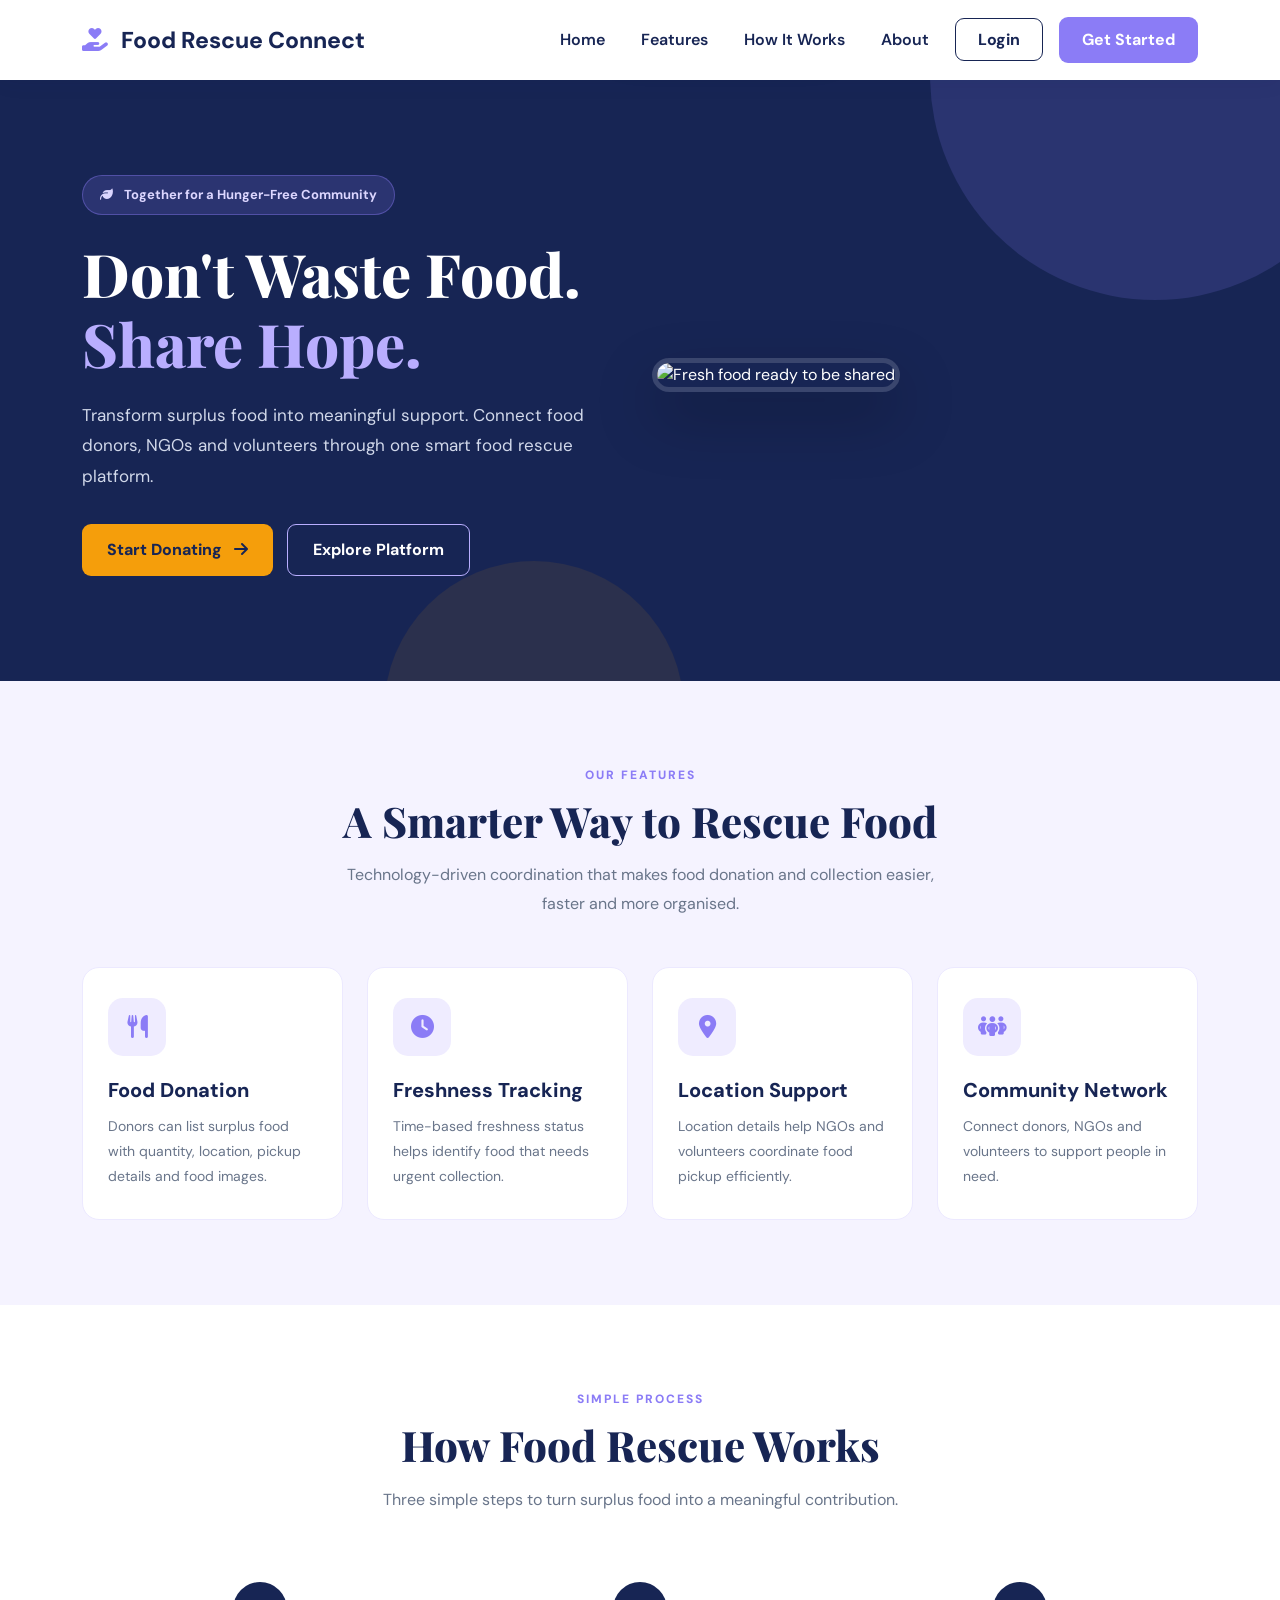
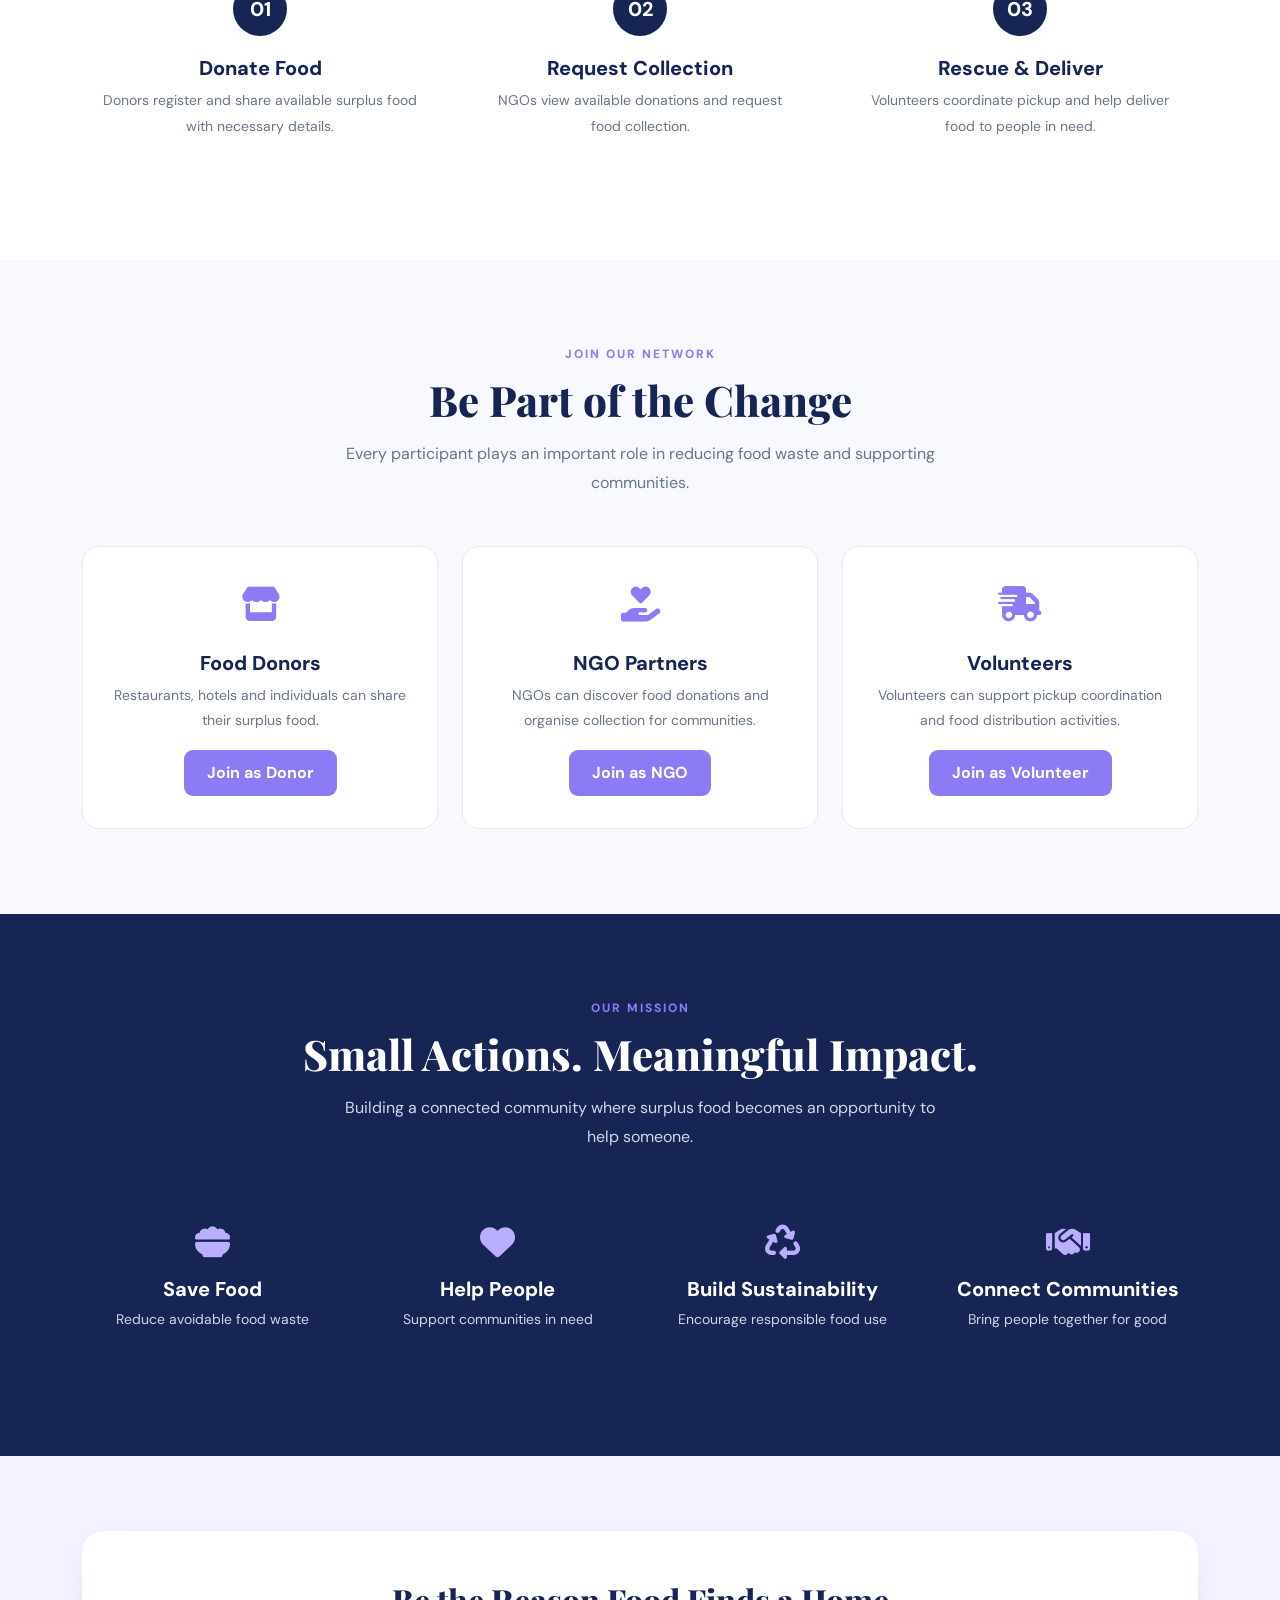
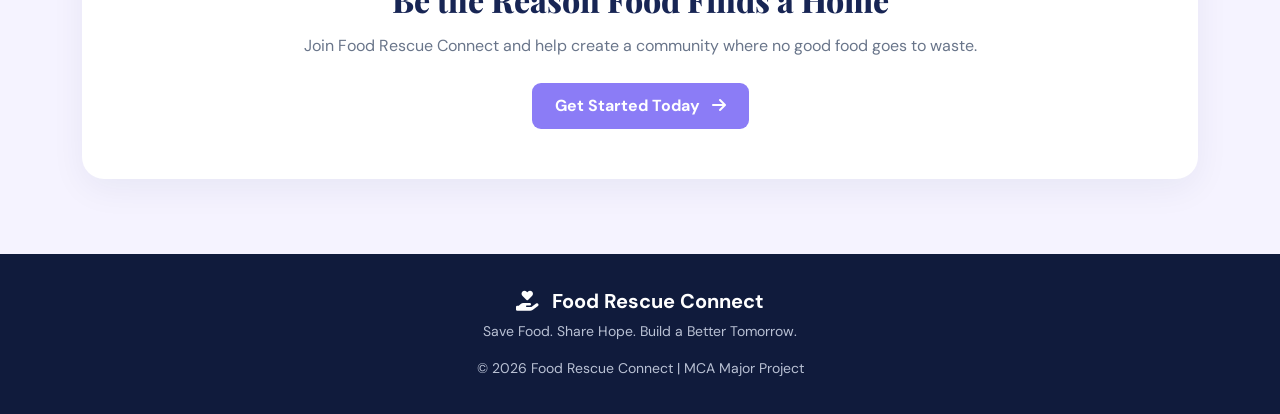
==== templates/index.html @ f5798f07 "Initial commit - Food Rescue Connect" ====
<!DOCTYPE html>
<html lang="en">
<head>
    <meta charset="UTF-8">
    <meta name="viewport" content="width=device-width, initial-scale=1.0">
    <title>Food Rescue Connect | Save Food, Share Hope</title>

    <!-- Bootstrap -->
    <link href="https://cdn.jsdelivr.net/npm/bootstrap@5.3.3/dist/css/bootstrap.min.css" rel="stylesheet">

    <!-- Google Fonts -->
    <link href="https://fonts.googleapis.com/css2?family=DM+Sans:wght@400;500;600;700;800&family=Playfair+Display:wght@600;700;800&display=swap" rel="stylesheet">

    <!-- Icons -->
    <link rel="stylesheet" href="https://cdnjs.cloudflare.com/ajax/libs/font-awesome/6.5.2/css/all.min.css">

    <style>
        :root {
            --navy: #172554;
            --navy-light: #263b70;
            --lavender: #8B7CF6;
            --lavender-light: #F5F3FF;
            --amber: #F59E0B;
            --white: #FFFFFF;
            --text: #263247;
            --muted: #69758A;
        }

        * {
            margin: 0;
            padding: 0;
            box-sizing: border-box;
        }

        body {
            font-family: 'DM Sans', sans-serif;
            color: var(--text);
            background: var(--white);
            overflow-x: hidden;
        }

        html {
            scroll-behavior: smooth;
        }

        /* NAVBAR */

        .navbar {
            background: var(--white);
            padding: 17px 0;
            box-shadow: 0 3px 20px rgba(23,37,84,0.06);
        }

        .navbar-brand {
            font-weight: 800;
            font-size: 23px;
            color: var(--navy) !important;
        }

        .brand-icon {
            color: var(--lavender);
            margin-right: 8px;
        }

        .nav-link {
            color: var(--navy) !important;
            font-weight: 600;
            margin: 0 10px;
        }

        .nav-link:hover {
            color: var(--lavender) !important;
        }

        .btn-login {
            border: 1.5px solid var(--navy);
            color: var(--navy);
            border-radius: 9px;
            padding: 10px 22px;
            font-weight: 700;
            text-decoration: none;
        }

        .btn-login:hover {
            background: var(--navy);
            color: white;
        }

        .btn-register {
            background: var(--lavender);
            color: white;
            border-radius: 9px;
            padding: 11px 23px;
            font-weight: 700;
            text-decoration: none;
            display: inline-block;
            transition: 0.3s;
        }

        .btn-register:hover {
            background: #7160df;
            color: white;
            transform: translateY(-2px);
        }

        /* HERO */

        .hero {
            background: var(--navy);
            color: white;
            padding: 95px 0 105px;
            position: relative;
            overflow: hidden;
        }

        .hero::before {
            content: "";
            position: absolute;
            width: 450px;
            height: 450px;
            background: rgba(139,124,246,0.17);
            border-radius: 50%;
            top: -230px;
            right: -100px;
        }

        .hero::after {
            content: "";
            position: absolute;
            width: 300px;
            height: 300px;
            background: rgba(245,158,11,0.09);
            border-radius: 50%;
            bottom: -180px;
            left: 30%;
        }

        .hero-content {
            position: relative;
            z-index: 2;
        }

        .hero-tag {
            display: inline-block;
            background: rgba(139,124,246,0.18);
            color: #DCD6FF;
            border: 1px solid rgba(139,124,246,0.4);
            padding: 9px 17px;
            border-radius: 30px;
            font-size: 13px;
            font-weight: 700;
            margin-bottom: 23px;
        }

        .hero h1 {
            font-family: 'Playfair Display', serif;
            font-size: clamp(38px, 5vw, 60px);
            font-weight: 800;
            line-height: 1.17;
            margin-bottom: 22px;
        }

        .hero h1 span {
            color: #B9AEFF;
        }

        .hero p {
            color: #D1D8EA;
            font-size: 17px;
            line-height: 1.8;
            max-width: 550px;
            margin-bottom: 32px;
        }

        .hero-buttons {
            display: flex;
            gap: 14px;
            flex-wrap: wrap;
        }

        .btn-hero {
            background: var(--amber);
            color: #172554;
            padding: 14px 25px;
            border-radius: 9px;
            text-decoration: none;
            font-weight: 800;
            transition: 0.3s;
        }

        .btn-hero:hover {
            background: #7160df;
            color: var(--navy);
            transform: translateY(-3px);
        }

        .btn-outline-hero {
            border: 1.5px solid #B9AEFF;
            color: white;
            padding: 13px 25px;
            border-radius: 9px;
            text-decoration: none;
            font-weight: 700;
        }

        .btn-outline-hero:hover {
            background: var(--lavender);
            color: white;
        }

        .hero-image {
            position: relative;
            z-index: 2;
        }

        .hero-image img {
            width: 100%;
            height: 410px;
            object-fit: cover;
            border-radius: 25px;
            border: 5px solid rgba(255,255,255,0.15);
            box-shadow: 0 25px 60px rgba(0,0,0,0.25);
        }

        .floating-card {
            position: absolute;
            bottom: 349px;
            left: -25px;
            background: rgb(201, 182, 212);
            color: var(--navy);
            padding: 17px 20px;
            border-radius: 13px;
            box-shadow: 0 10px 35px rgba(0,0,0,0.2);
            font-weight: 700;
        }

        .floating-card i {
            color: var(--lavender);
            margin-right: 8px;
        }

        /* COMMON SECTION */

        .section-padding {
            padding: 85px 0;
        }

        .section-tag {
            color: var(--lavender);
            font-weight: 800;
            text-transform: uppercase;
            letter-spacing: 2px;
            font-size: 12px;
            margin-bottom: 12px;
        }

        .section-title {
            color: var(--navy);
            font-family: 'Playfair Display', serif;
            font-weight: 800;
            font-size: clamp(30px, 4vw, 42px);
            margin-bottom: 15px;
        }

        .section-description {
            color: var(--muted);
            max-width: 620px;
            margin: auto;
            line-height: 1.8;
        }

        /* FEATURES */

        .features-section {
            background: var(--lavender-light);
        }

        .feature-card {
            background: white;
            border-radius: 17px;
            padding: 30px 25px;
            height: 100%;
            border: 1px solid #ECE9FF;
            transition: 0.3s;
        }

        .feature-card:hover {
            transform: translateY(-8px);
            box-shadow: 0 15px 35px rgba(23,37,84,0.09);
        }

        .feature-icon {
            width: 58px;
            height: 58px;
            border-radius: 15px;
            display: flex;
            justify-content: center;
            align-items: center;
            font-size: 23px;
            background: #EFECFF;
            color: var(--lavender);
            margin-bottom: 22px;
        }

        .feature-card h5 {
            color: var(--navy);
            font-weight: 800;
            margin-bottom: 12px;
        }

        .feature-card p {
            color: var(--muted);
            font-size: 14px;
            line-height: 1.8;
            margin: 0;
        }

        /* HOW IT WORKS */

        .step-number {
            width: 54px;
            height: 54px;
            background: var(--navy);
            color: white;
            border-radius: 50%;
            display: flex;
            align-items: center;
            justify-content: center;
            font-size: 20px;
            font-weight: 800;
            margin: 0 auto 20px;
        }

        .step-card {
            text-align: center;
            padding: 20px;
        }

        .step-card h5 {
            color: var(--navy);
            font-weight: 800;
        }

        .step-card p {
            color: var(--muted);
            font-size: 14px;
            line-height: 1.8;
        }

        /* USER ROLES */

        .roles-section {
            background: #F8F9FF;
        }

        .role-card {
            background: white;
            padding: 32px 25px;
            border-radius: 17px;
            border: 1px solid #E8E9F5;
            text-align: center;
            height: 100%;
            transition: 0.3s;
        }

        .role-card:hover {
            transform: translateY(-7px);
            box-shadow: 0 15px 35px rgba(23,37,84,0.08);
        }

        .role-icon {
            font-size: 35px;
            color: var(--lavender);
            margin-bottom: 20px;
        }

        .role-card h5 {
            color: var(--navy);
            font-weight: 800;
        }

        .role-card p {
            color: var(--muted);
            font-size: 14px;
            line-height: 1.8;
        }

        /* IMPACT */

        .impact-section {
            background: var(--navy);
            color: white;
        }

        .impact-section .section-title {
            color: white;
        }

        .impact-section .section-description {
            color: #D1D8EA;
        }

        .impact-item {
            text-align: center;
            padding: 25px 10px;
        }

        .impact-item i {
            color: #B9AEFF;
            font-size: 35px;
            margin-bottom: 17px;
        }

        .impact-item h5 {
            font-weight: 800;
        }

        .impact-item p {
            color: #CFD6E8;
            font-size: 14px;
        }

        /* CTA */

        .cta-section {
            background: var(--lavender-light);
            padding: 75px 20px;
            text-align: center;
        }

        .cta-box {
            background: white;
            padding: 50px 25px;
            border-radius: 22px;
            box-shadow: 0 10px 35px rgba(23,37,84,0.06);
        }

        .cta-box h2 {
            color: var(--navy);
            font-family: 'Playfair Display', serif;
            font-weight: 800;
            margin-bottom: 15px;
        }

        .cta-box p {
            color: var(--muted);
            margin-bottom: 25px;
        }

        /* FOOTER */

        footer {
            background: #101B3C;
            color: white;
            padding: 35px 0;
            text-align: center;
        }

        footer p {
            color: #B9C1D4;
            margin: 0;
            font-size: 14px;
        }

        footer span {
            color: #B9AEFF;
            font-weight: 700;
        }

        /* RESPONSIVE */

        @media (max-width: 991px) {
            .hero {
                padding: 65px 0;
            }

            .hero-image {
                margin-top: 45px;
            }

            .floating-card {
                left: 10px;
            }
        }

        @media (max-width: 576px) {
            .hero-image img {
                height: 280px;
            }

            .hero {
                padding: 55px 0 70px;
            }

            .section-padding {
                padding: 60px 0;
            }

            .floating-card {
                font-size: 13px;
                padding: 12px;
            }
        }
    </style>

    <meta name="theme-color" content="#172554">
    <meta name="apple-mobile-web-app-capable" content="yes">
    <meta name="apple-mobile-web-app-status-bar-style" content="default">
    <link rel="manifest" href="/static/manifest.webmanifest">
    <link rel="apple-touch-icon" href="/static/icons/icon-192.png">
    <link rel="stylesheet" href="/static/style.css">

</head>

<body>

<!-- NAVBAR -->
<nav class="navbar navbar-expand-lg sticky-top">
    <div class="container">

        <a class="navbar-brand" href="/">
            <i class="fa-solid fa-hand-holding-heart brand-icon"></i>
            Food Rescue Connect
        </a>

        <button class="navbar-toggler" type="button"
                data-bs-toggle="collapse" data-bs-target="#navbarMenu">
            <span class="navbar-toggler-icon"></span>
        </button>

        <div class="collapse navbar-collapse" id="navbarMenu">

            <ul class="navbar-nav ms-auto align-items-lg-center">

                <li class="nav-item">
                    <a class="nav-link" href="#home">Home</a>
                </li>

                <li class="nav-item">
                    <a class="nav-link" href="#features">Features</a>
                </li>

                <li class="nav-item">
                    <a class="nav-link" href="#how-it-works">How It Works</a>
                </li>

                <li class="nav-item">
                    <a class="nav-link" href="#about">About</a>
                </li>

                <li class="nav-item my-2 my-lg-0 ms-lg-2">
                    <a class="btn-login" href="/login">Login</a>
                </li>

                <li class="nav-item mt-3 mt-lg-0 ms-lg-3">
                    <a class="btn-register" href="/register">Get Started</a>
                </li>

            </ul>
        </div>
    </div>
</nav>

<!-- HERO SECTION -->
<section class="hero" id="home">
    <div class="container">
        <div class="row align-items-center">

            <div class="col-lg-6 hero-content">

                <div class="hero-tag">
                    <i class="fa-solid fa-leaf me-2"></i>
                    Together for a Hunger-Free Community
                </div>

                <h1>
                    Don't Waste Food.<br>
                    <span>Share Hope.</span>
                </h1>

                <p>
                    Transform surplus food into meaningful support.
                    Connect food donors, NGOs and volunteers through
                    one smart food rescue platform.
                </p>

                <div class="hero-buttons">
                    <a href="/register" class="btn-hero">
                        Start Donating <i class="fa-solid fa-arrow-right ms-2"></i>
                    </a>

                    <a href="#how-it-works" class="btn-outline-hero">
                        Explore Platform
                    </a>
                </div>

            </div>

            <div class="col-lg-6 hero-image">

                <img
                    src="/static/uploads/home.jpg"
                    alt="Fresh food ready to be shared">

                <div class="floating-card">
                    <i class="fa-solid fa-heart"></i>
                    Every Meal Matters
                </div>

            </div>

        </div>
    </div>
</section>

<!-- FEATURES -->
<section class="section-padding features-section" id="features">
    <div class="container">

        <div class="text-center mb-5">
            <div class="section-tag">Our Features</div>

            <h2 class="section-title">
                A Smarter Way to Rescue Food
            </h2>

            <p class="section-description">
                Technology-driven coordination that makes food
                donation and collection easier, faster and more organised.
            </p>
        </div>

        <div class="row g-4">

            <div class="col-md-6 col-lg-3">
                <div class="feature-card">
                    <div class="feature-icon">
                        <i class="fa-solid fa-utensils"></i>
                    </div>
                    <h5>Food Donation</h5>
                    <p>
                        Donors can list surplus food with quantity,
                        location, pickup details and food images.
                    </p>
                </div>
            </div>

            <div class="col-md-6 col-lg-3">
                <div class="feature-card">
                    <div class="feature-icon">
                        <i class="fa-solid fa-clock"></i>
                    </div>
                    <h5>Freshness Tracking</h5>
                    <p>
                        Time-based freshness status helps identify
                        food that needs urgent collection.
                    </p>
                </div>
            </div>

            <div class="col-md-6 col-lg-3">
                <div class="feature-card">
                    <div class="feature-icon">
                        <i class="fa-solid fa-location-dot"></i>
                    </div>
                    <h5>Location Support</h5>
                    <p>
                        Location details help NGOs and volunteers
                        coordinate food pickup efficiently.
                    </p>
                </div>
            </div>

            <div class="col-md-6 col-lg-3">
                <div class="feature-card">
                    <div class="feature-icon">
                        <i class="fa-solid fa-people-group"></i>
                    </div>
                    <h5>Community Network</h5>
                    <p>
                        Connect donors, NGOs and volunteers
                        to support people in need.
                    </p>
                </div>
            </div>

        </div>
    </div>
</section>

<!-- HOW IT WORKS -->
<section class="section-padding" id="how-it-works">
    <div class="container">

        <div class="text-center mb-5">
            <div class="section-tag">Simple Process</div>

            <h2 class="section-title">How Food Rescue Works</h2>

            <p class="section-description">
                Three simple steps to turn surplus food into a
                meaningful contribution.
            </p>
        </div>

        <div class="row g-4">

            <div class="col-md-4">
                <div class="step-card">
                    <div class="step-number">01</div>
                    <h5>Donate Food</h5>
                    <p>
                        Donors register and share available surplus
                        food with necessary details.
                    </p>
                </div>
            </div>

            <div class="col-md-4">
                <div class="step-card">
                    <div class="step-number">02</div>
                    <h5>Request Collection</h5>
                    <p>
                        NGOs view available donations and request
                        food collection.
                    </p>
                </div>
            </div>

            <div class="col-md-4">
                <div class="step-card">
                    <div class="step-number">03</div>
                    <h5>Rescue & Deliver</h5>
                    <p>
                        Volunteers coordinate pickup and help
                        deliver food to people in need.
                    </p>
                </div>
            </div>

        </div>
    </div>
</section>

<!-- USER ROLES -->
<section class="section-padding roles-section" id="about">
    <div class="container">

        <div class="text-center mb-5">
            <div class="section-tag">Join Our Network</div>

            <h2 class="section-title">
                Be Part of the Change
            </h2>

            <p class="section-description">
                Every participant plays an important role in
                reducing food waste and supporting communities.
            </p>
        </div>

        <div class="row g-4">

            <div class="col-md-4">
                <div class="role-card">
                    <div class="role-icon">
                        <i class="fa-solid fa-store"></i>
                    </div>
                    <h5>Food Donors</h5>
                    <p>
                        Restaurants, hotels and individuals can
                        share their surplus food.
                    </p>
                    <a href="/register" class="btn-register">
                        Join as Donor
                    </a>
                </div>
            </div>

            <div class="col-md-4">
                <div class="role-card">
                    <div class="role-icon">
                        <i class="fa-solid fa-hand-holding-heart"></i>
                    </div>
                    <h5>NGO Partners</h5>
                    <p>
                        NGOs can discover food donations and
                        organise collection for communities.
                    </p>
                    <a href="/register" class="btn-register">
                        Join as NGO
                    </a>
                </div>
            </div>

            <div class="col-md-4">
                <div class="role-card">
                    <div class="role-icon">
                        <i class="fa-solid fa-truck-fast"></i>
                    </div>
                    <h5>Volunteers</h5>
                    <p>
                        Volunteers can support pickup coordination
                        and food distribution activities.
                    </p>
                    <a href="/register" class="btn-register">
                        Join as Volunteer
                    </a>
                </div>
            </div>

        </div>
    </div>
</section>

<!-- IMPACT -->
<section class="section-padding impact-section">
    <div class="container">

        <div class="text-center mb-5">
            <div class="section-tag">Our Mission</div>

            <h2 class="section-title">
                Small Actions. Meaningful Impact.
            </h2>

            <p class="section-description">
                Building a connected community where surplus food
                becomes an opportunity to help someone.
            </p>
        </div>

        <div class="row g-4">

            <div class="col-6 col-lg-3">
                <div class="impact-item">
                    <i class="fa-solid fa-bowl-food"></i>
                    <h5>Save Food</h5>
                    <p>Reduce avoidable food waste</p>
                </div>
            </div>

            <div class="col-6 col-lg-3">
                <div class="impact-item">
                    <i class="fa-solid fa-heart"></i>
                    <h5>Help People</h5>
                    <p>Support communities in need</p>
                </div>
            </div>

            <div class="col-6 col-lg-3">
                <div class="impact-item">
                    <i class="fa-solid fa-recycle"></i>
                    <h5>Build Sustainability</h5>
                    <p>Encourage responsible food use</p>
                </div>
            </div>

            <div class="col-6 col-lg-3">
                <div class="impact-item">
                    <i class="fa-solid fa-handshake"></i>
                    <h5>Connect Communities</h5>
                    <p>Bring people together for good</p>
                </div>
            </div>

        </div>
    </div>
</section>

<!-- CALL TO ACTION -->
<section class="cta-section">
    <div class="container">
        <div class="cta-box">

            <h2>Be the Reason Food Finds a Home</h2>

            <p>
                Join Food Rescue Connect and help create a
                community where no good food goes to waste.
            </p>

            <a href="/register" class="btn-register">
                Get Started Today
                <i class="fa-solid fa-arrow-right ms-2"></i>
            </a>

        </div>
    </div>
</section>

<!-- FOOTER -->
<footer>
    <div class="container">
        <h5 class="fw-bold mb-2">
            <i class="fa-solid fa-hand-holding-heart me-2"></i>
            Food Rescue Connect
        </h5>

        <p>
            Save Food. Share Hope. Build a Better Tomorrow.
        </p>

        <p class="mt-3">
            © 2026 Food Rescue Connect | MCA Major Project
        </p>
    </div>
</footer>

<script src="https://cdn.jsdelivr.net/npm/bootstrap@5.3.3/dist/js/bootstrap.bundle.min.js"></script>


<script>if ("serviceWorker" in navigator) { window.addEventListener("load", () => { navigator.serviceWorker.register("/service-worker.js").catch(error => console.error("Service worker registration failed:", error)); }); }</script>

</body>
</html>
---- static/style.css ----
/* Shared mobile improvements for Food Rescue Connect */
html{-webkit-text-size-adjust:100%} body{overflow-wrap:break-word} img,video,canvas,iframe{max-width:100%} input,select,textarea,button{max-width:100%} .table-responsive{-webkit-overflow-scrolling:touch}@media(max-width:768px){body{font-size:15px}.container,.container-fluid{padding-left:14px;padding-right:14px}.card{max-width:100%}.table{min-width:620px}.btn{min-height:42px}input,select,textarea{font-size:16px!important}}
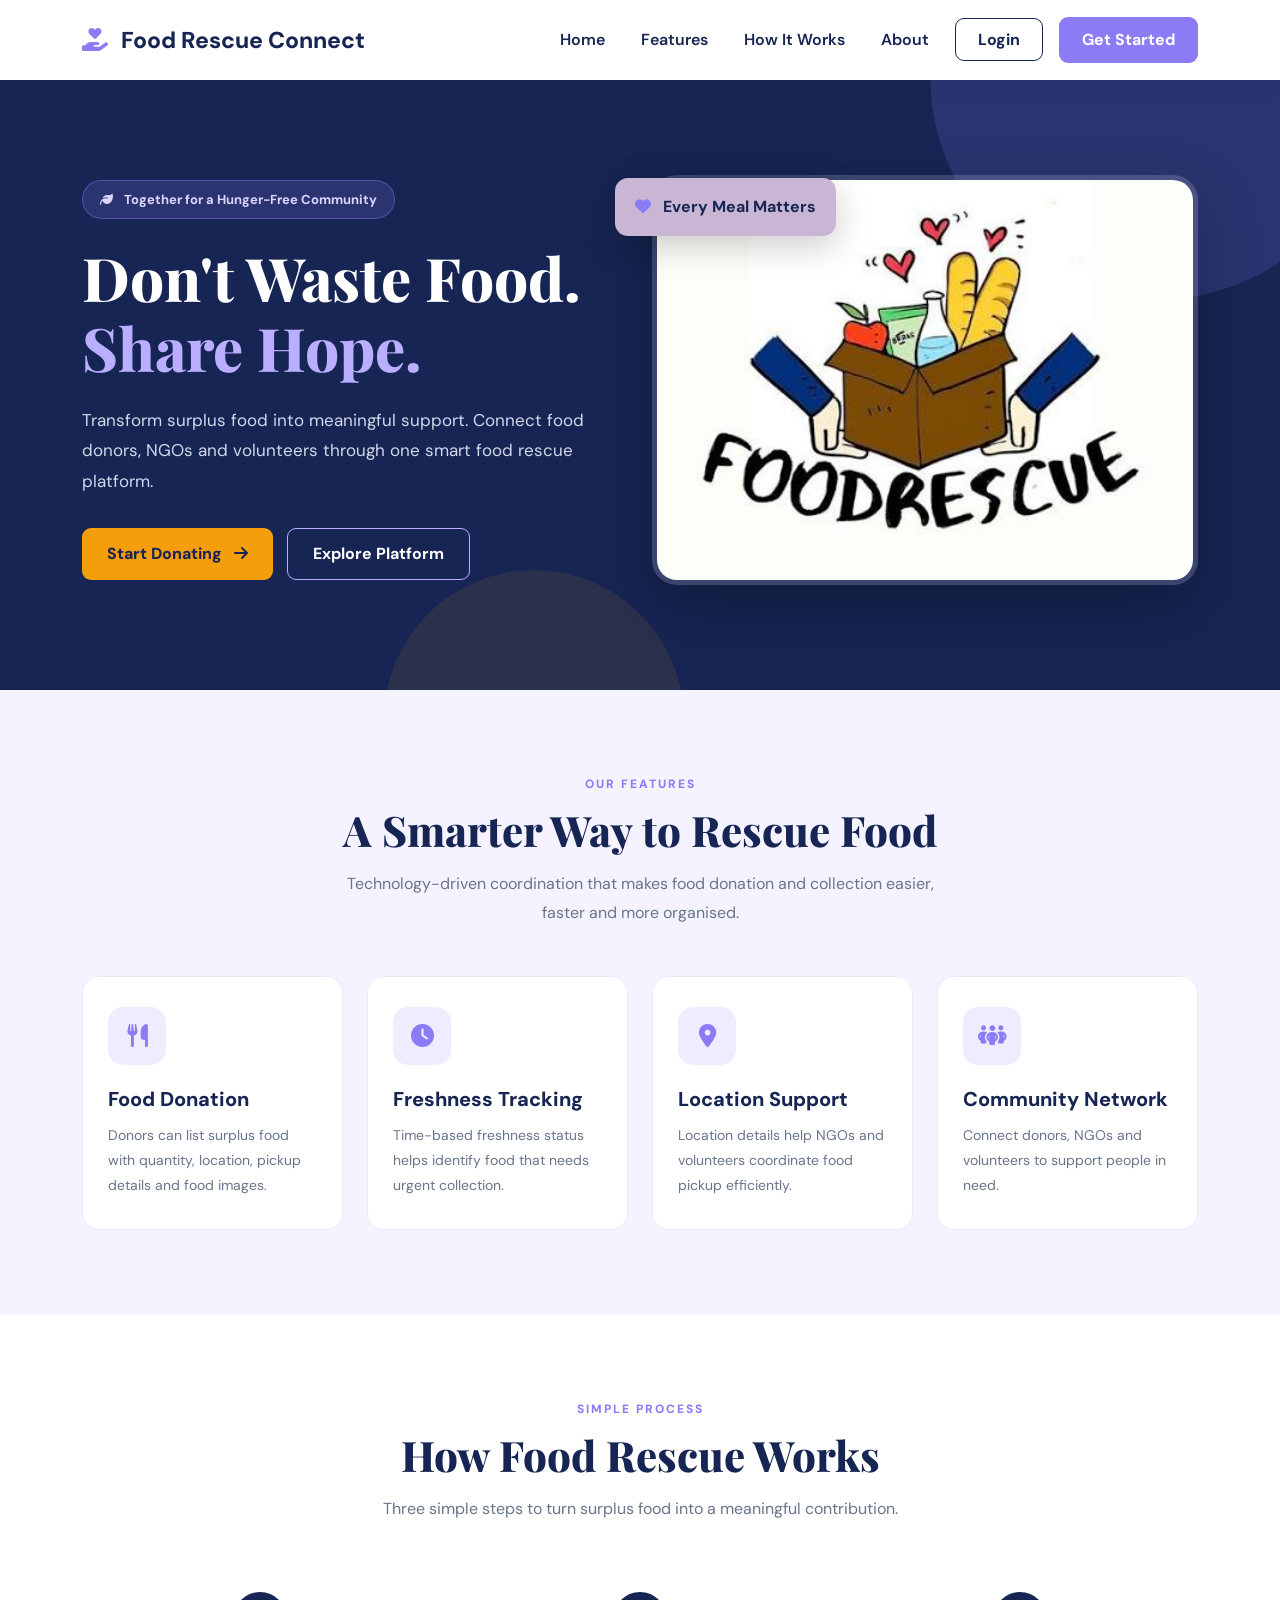
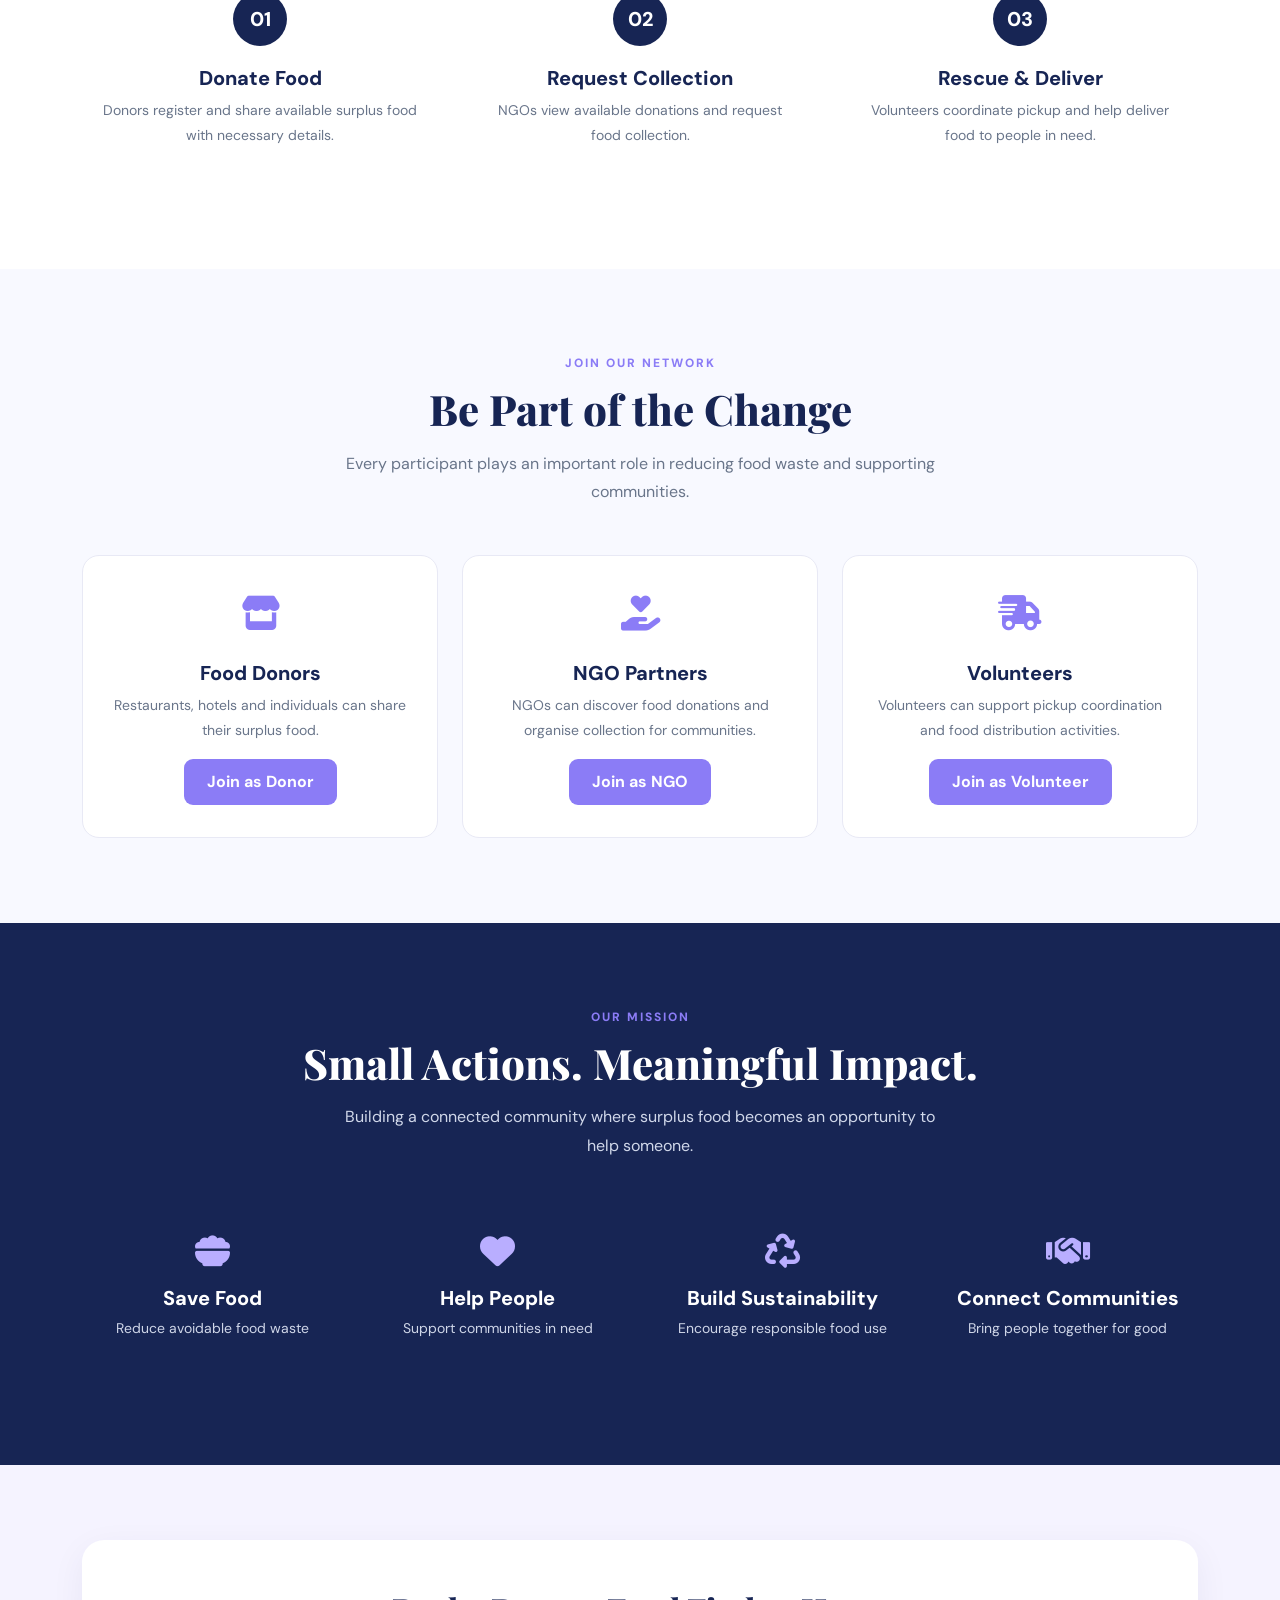
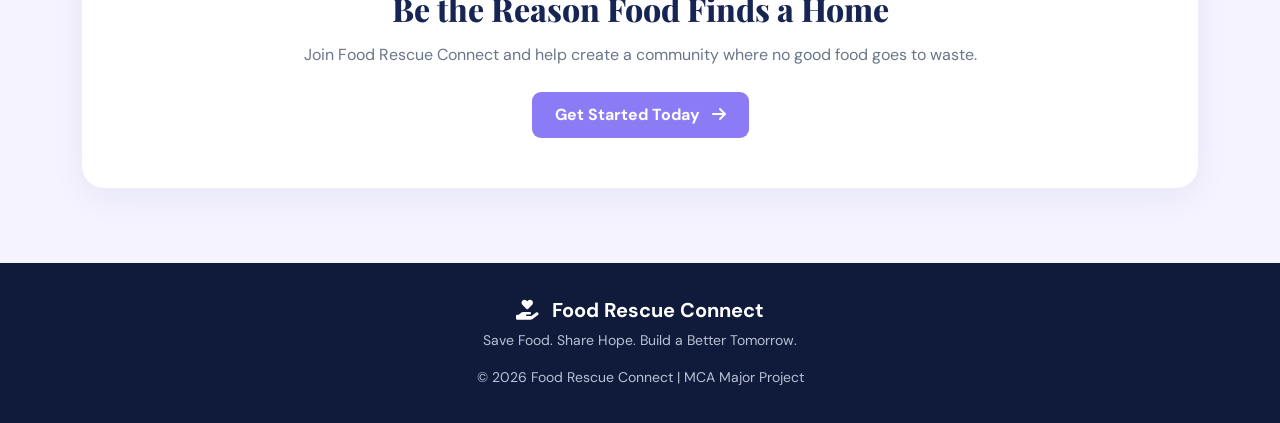
==== commit 4608fb89: "Fix home page banner image" ====
--- a/templates/index.html
+++ b/templates/index.html
@@ -600,7 +600,7 @@
             <div class="col-lg-6 hero-image">
 
                 <img
-                    src="/static/uploads/home.jpg"
+                    src="/static/images/home.jpg"
                     alt="Fresh food ready to be shared">
 
                 <div class="floating-card">
